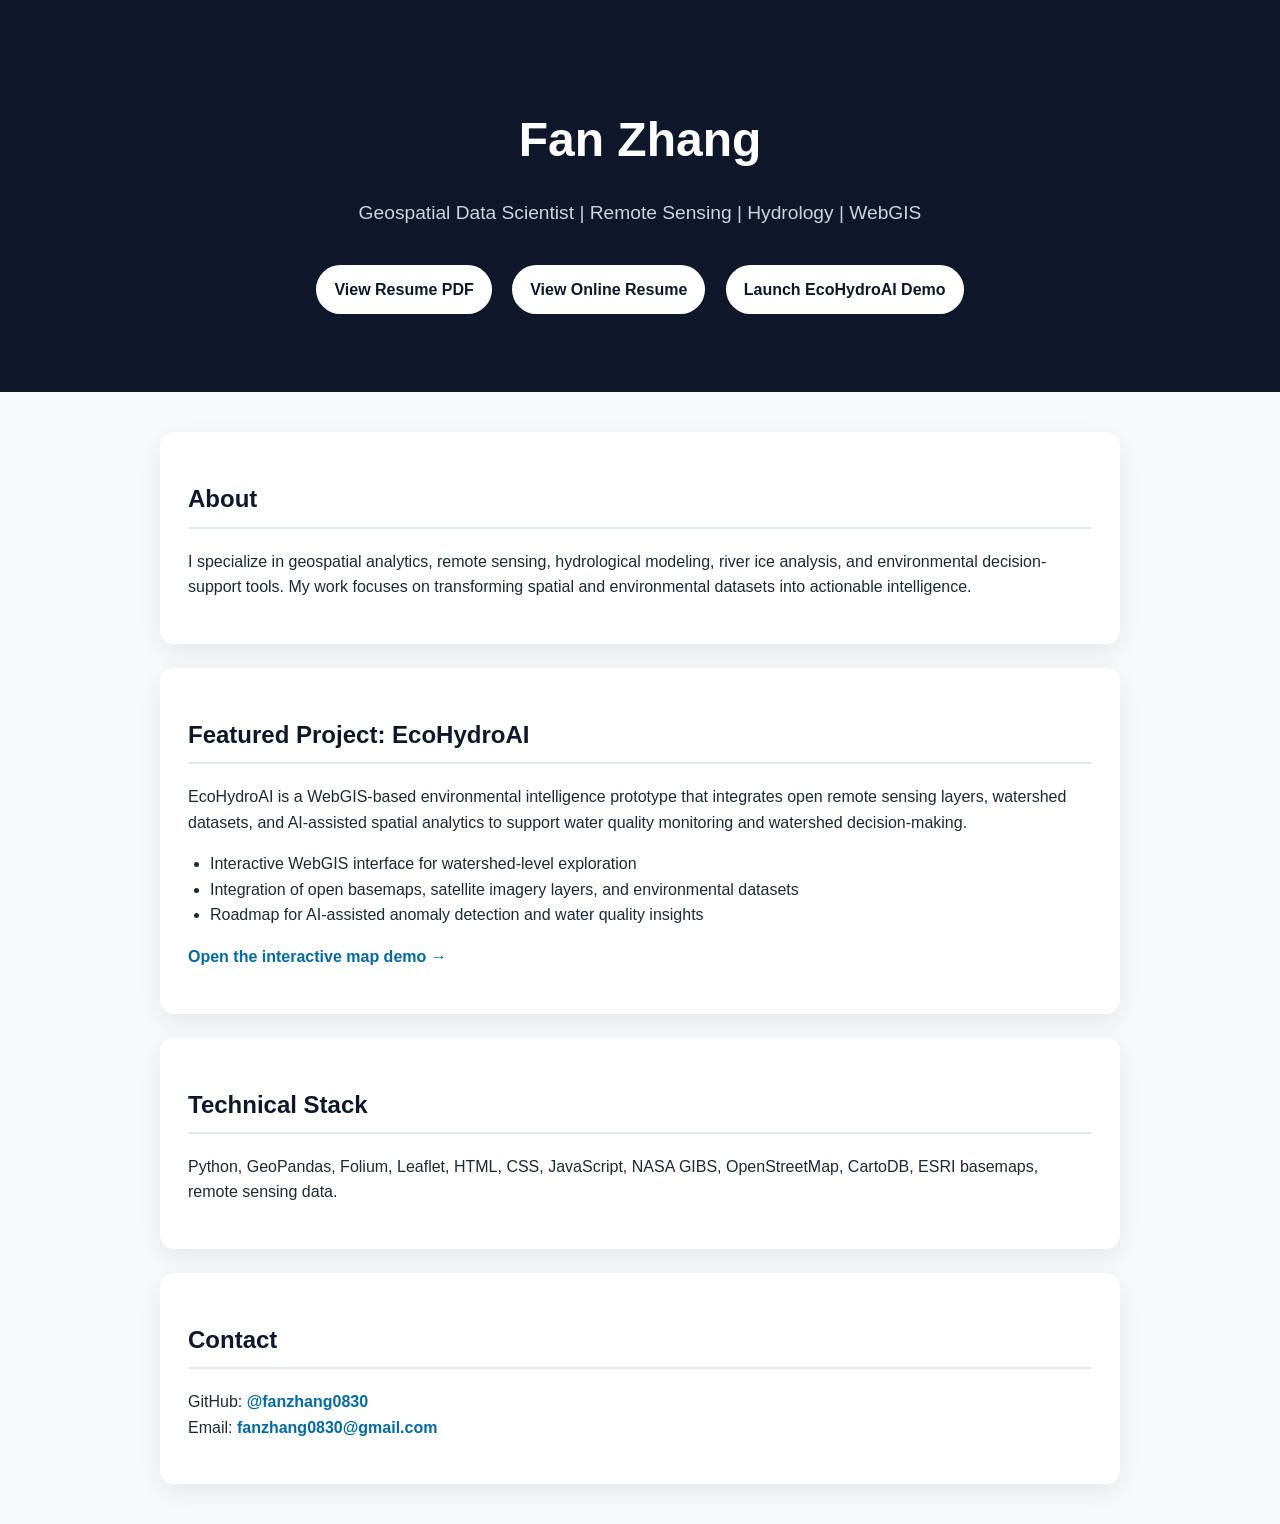
==== index.html @ f29f4748 "Initial portfolio site" ====
<!DOCTYPE html>
<html lang="en">
<head>
  <meta charset="UTF-8" />
  <meta name="viewport" content="width=device-width, initial-scale=1.0" />
  <title>Fan Zhang | Geospatial & Environmental Intelligence</title>
  <link rel="stylesheet" href="assets/style.css" />
</head>
<body>
  <header class="hero">
    <h1>Fan Zhang</h1>
    <p>Geospatial Data Scientist | Remote Sensing | Hydrology | WebGIS</p>
    <div class="buttons">
      <a href="assets/resume.pdf" target="_blank">View Resume PDF</a>
      <a href="resume.html">View Online Resume</a>
      <a href="map.html">Launch EcoHydroAI Demo</a>
    </div>
  </header>

  <main>
    <section>
      <h2>About</h2>
      <p>
        I specialize in geospatial analytics, remote sensing, hydrological modeling,
        river ice analysis, and environmental decision-support tools. My work focuses
        on transforming spatial and environmental datasets into actionable intelligence.
      </p>
    </section>

    <section>
      <h2>Featured Project: EcoHydroAI</h2>
      <p>
        EcoHydroAI is a WebGIS-based environmental intelligence prototype that integrates
        open remote sensing layers, watershed datasets, and AI-assisted spatial analytics
        to support water quality monitoring and watershed decision-making.
      </p>

      <ul>
        <li>Interactive WebGIS interface for watershed-level exploration</li>
        <li>Integration of open basemaps, satellite imagery layers, and environmental datasets</li>
        <li>Roadmap for AI-assisted anomaly detection and water quality insights</li>
      </ul>

      <p>
        <a href="map.html">Open the interactive map demo →</a>
      </p>
    </section>

    <section>
      <h2>Technical Stack</h2>
      <p>
        Python, GeoPandas, Folium, Leaflet, HTML, CSS, JavaScript, NASA GIBS,
        OpenStreetMap, CartoDB, ESRI basemaps, remote sensing data.
      </p>
    </section>

    <section>
      <h2>Contact</h2>
      <p>
        GitHub: <a href="https://github.com/fanzhang0830" target="_blank">@fanzhang0830</a><br />
        Email: <a href="mailto:fanzhang0830@gmail.com">fanzhang0830@gmail.com</a>
      </p>
    </section>
  </main>
</body>
</html>
---- assets/style.css ----
body {
  margin: 0;
  font-family: Arial, Helvetica, sans-serif;
  line-height: 1.6;
  color: #1f2933;
  background: #f7f9fb;
}

.hero {
  background: #0f172a;
  color: white;
  padding: 70px 12%;
  text-align: center;
}

.hero h1 {
  font-size: 3rem;
  margin-bottom: 0.5rem;
}

.hero p {
  font-size: 1.2rem;
  color: #cbd5e1;
}

main {
  max-width: 960px;
  margin: 40px auto;
  padding: 0 24px;
}

section {
  background: white;
  margin-bottom: 24px;
  padding: 28px;
  border-radius: 14px;
  box-shadow: 0 8px 24px rgba(15, 23, 42, 0.08);
}

h2 {
  color: #0f172a;
  border-bottom: 2px solid #e2e8f0;
  padding-bottom: 8px;
}

a {
  color: #0369a1;
  text-decoration: none;
  font-weight: 600;
}

a:hover {
  text-decoration: underline;
}

.buttons {
  margin-top: 28px;
}

.buttons a {
  display: inline-block;
  margin: 8px;
  padding: 12px 18px;
  background: white;
  color: #0f172a;
  border-radius: 999px;
  text-decoration: none;
}

.buttons a:hover {
  background: #e2e8f0;
  text-decoration: none;
}

ul {
  padding-left: 22px;
}
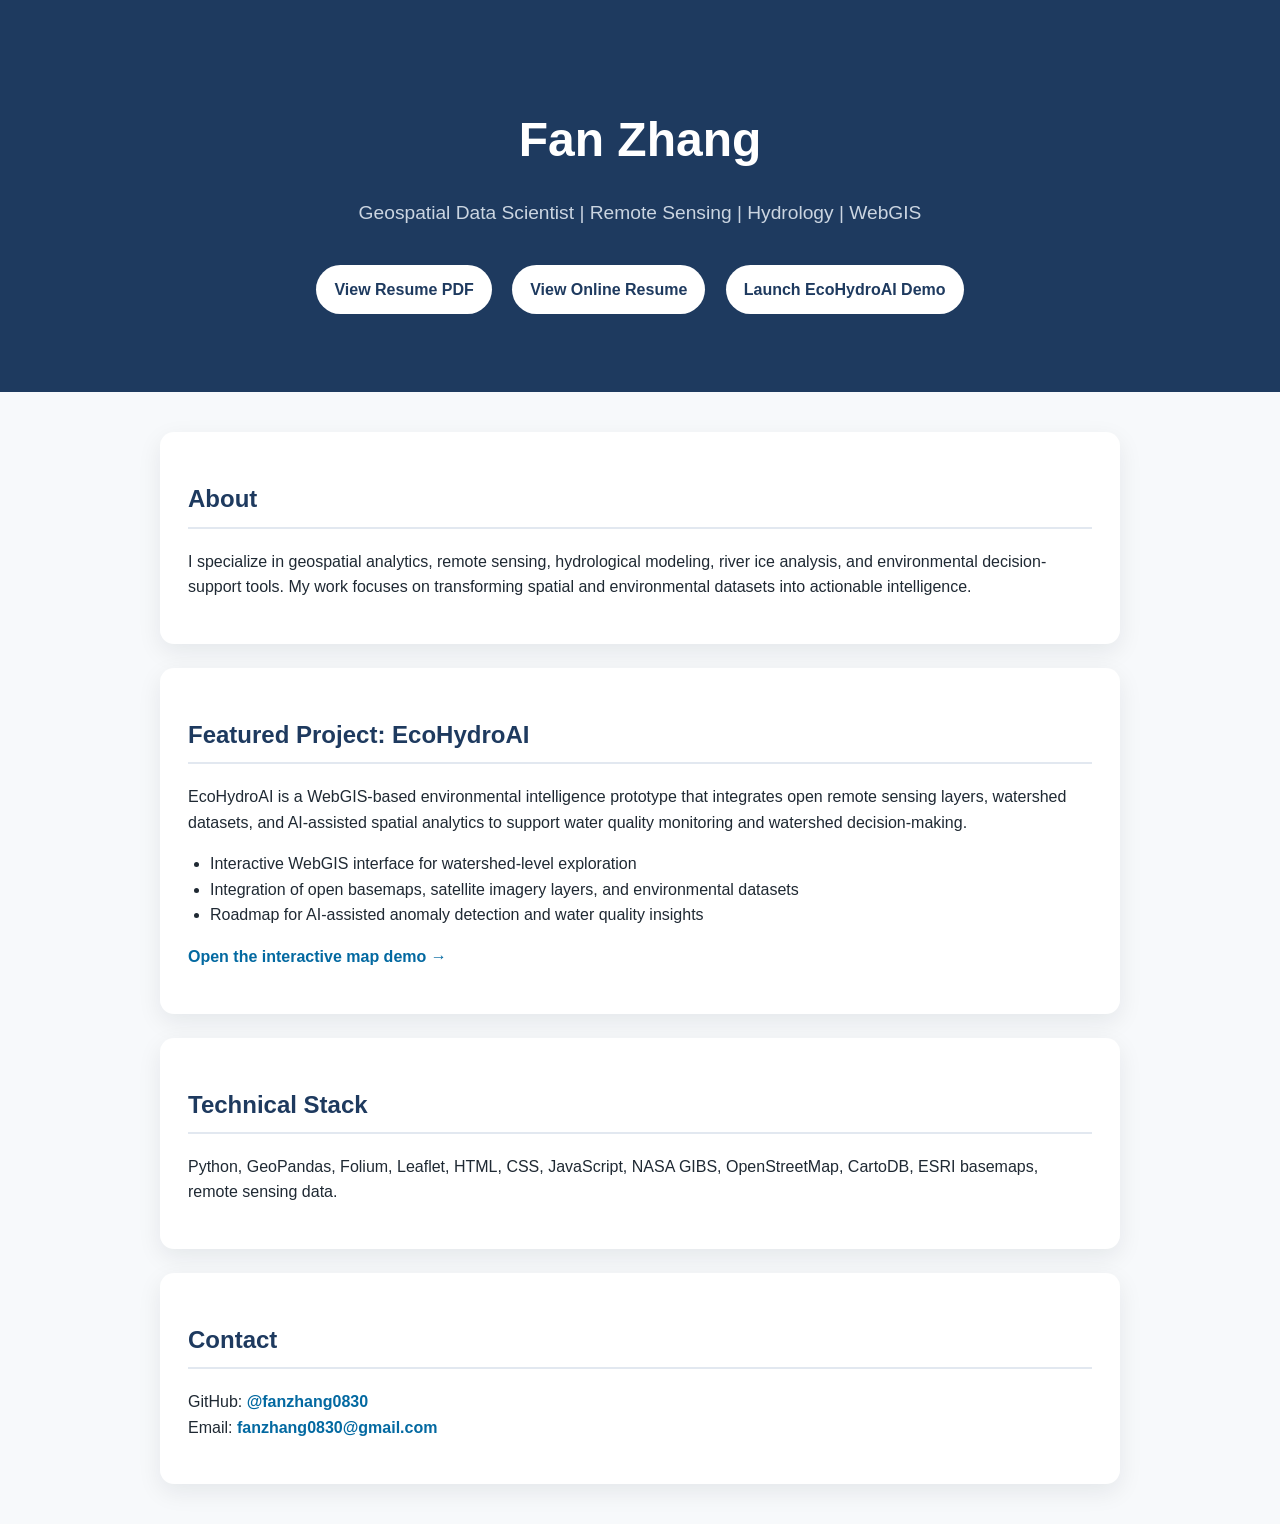
==== commit 9a39dad5: "Update portfolio site" ====
--- a/index.html
+++ b/index.html
@@ -1,66 +1,66 @@
-<!DOCTYPE html>
-<html lang="en">
-<head>
-  <meta charset="UTF-8" />
-  <meta name="viewport" content="width=device-width, initial-scale=1.0" />
-  <title>Fan Zhang | Geospatial & Environmental Intelligence</title>
-  <link rel="stylesheet" href="assets/style.css" />
-</head>
-<body>
-  <header class="hero">
-    <h1>Fan Zhang</h1>
-    <p>Geospatial Data Scientist | Remote Sensing | Hydrology | WebGIS</p>
-    <div class="buttons">
-      <a href="assets/resume.pdf" target="_blank">View Resume PDF</a>
-      <a href="resume.html">View Online Resume</a>
-      <a href="map.html">Launch EcoHydroAI Demo</a>
-    </div>
-  </header>
-
-  <main>
-    <section>
-      <h2>About</h2>
-      <p>
-        I specialize in geospatial analytics, remote sensing, hydrological modeling,
-        river ice analysis, and environmental decision-support tools. My work focuses
-        on transforming spatial and environmental datasets into actionable intelligence.
-      </p>
-    </section>
-
-    <section>
-      <h2>Featured Project: EcoHydroAI</h2>
-      <p>
-        EcoHydroAI is a WebGIS-based environmental intelligence prototype that integrates
-        open remote sensing layers, watershed datasets, and AI-assisted spatial analytics
-        to support water quality monitoring and watershed decision-making.
-      </p>
-
-      <ul>
-        <li>Interactive WebGIS interface for watershed-level exploration</li>
-        <li>Integration of open basemaps, satellite imagery layers, and environmental datasets</li>
-        <li>Roadmap for AI-assisted anomaly detection and water quality insights</li>
-      </ul>
-
-      <p>
-        <a href="map.html">Open the interactive map demo →</a>
-      </p>
-    </section>
-
-    <section>
-      <h2>Technical Stack</h2>
-      <p>
-        Python, GeoPandas, Folium, Leaflet, HTML, CSS, JavaScript, NASA GIBS,
-        OpenStreetMap, CartoDB, ESRI basemaps, remote sensing data.
-      </p>
-    </section>
-
-    <section>
-      <h2>Contact</h2>
-      <p>
-        GitHub: <a href="https://github.com/fanzhang0830" target="_blank">@fanzhang0830</a><br />
-        Email: <a href="mailto:fanzhang0830@gmail.com">fanzhang0830@gmail.com</a>
-      </p>
-    </section>
-  </main>
-</body>
+<!DOCTYPE html>
+<html lang="en">
+<head>
+  <meta charset="UTF-8" />
+  <meta name="viewport" content="width=device-width, initial-scale=1.0" />
+  <title>Fan Zhang | Geospatial & Environmental Intelligence</title>
+  <link rel="stylesheet" href="assets/style.css" />
+</head>
+<body>
+  <header class="hero">
+    <h1>Fan Zhang</h1>
+    <p>Geospatial Data Scientist | Remote Sensing | Hydrology | WebGIS</p>
+    <div class="buttons">
+      <a href="assets/resume.pdf" target="_blank">View Resume PDF</a>
+      <a href="resume.html">View Online Resume</a>
+      <a href="map.html">Launch EcoHydroAI Demo</a>
+    </div>
+  </header>
+
+  <main>
+    <section>
+      <h2>About</h2>
+      <p>
+        I specialize in geospatial analytics, remote sensing, hydrological modeling,
+        river ice analysis, and environmental decision-support tools. My work focuses
+        on transforming spatial and environmental datasets into actionable intelligence.
+      </p>
+    </section>
+
+    <section>
+      <h2>Featured Project: EcoHydroAI</h2>
+      <p>
+        EcoHydroAI is a WebGIS-based environmental intelligence prototype that integrates
+        open remote sensing layers, watershed datasets, and AI-assisted spatial analytics
+        to support water quality monitoring and watershed decision-making.
+      </p>
+
+      <ul>
+        <li>Interactive WebGIS interface for watershed-level exploration</li>
+        <li>Integration of open basemaps, satellite imagery layers, and environmental datasets</li>
+        <li>Roadmap for AI-assisted anomaly detection and water quality insights</li>
+      </ul>
+
+      <p>
+        <a href="map.html">Open the interactive map demo →</a>
+      </p>
+    </section>
+
+    <section>
+      <h2>Technical Stack</h2>
+      <p>
+        Python, GeoPandas, Folium, Leaflet, HTML, CSS, JavaScript, NASA GIBS,
+        OpenStreetMap, CartoDB, ESRI basemaps, remote sensing data.
+      </p>
+    </section>
+
+    <section>
+      <h2>Contact</h2>
+      <p>
+        GitHub: <a href="https://github.com/fanzhang0830" target="_blank">@fanzhang0830</a><br />
+        Email: <a href="mailto:fanzhang0830@gmail.com">fanzhang0830@gmail.com</a>
+      </p>
+    </section>
+  </main>
+</body>
 </html>
--- a/assets/style.css
+++ b/assets/style.css
@@ -1,77 +1,77 @@
-body {
-  margin: 0;
-  font-family: Arial, Helvetica, sans-serif;
-  line-height: 1.6;
-  color: #1f2933;
-  background: #f7f9fb;
-}
-
-.hero {
-  background: #0f172a;
-  color: white;
-  padding: 70px 12%;
-  text-align: center;
-}
-
-.hero h1 {
-  font-size: 3rem;
-  margin-bottom: 0.5rem;
-}
-
-.hero p {
-  font-size: 1.2rem;
-  color: #cbd5e1;
-}
-
-main {
-  max-width: 960px;
-  margin: 40px auto;
-  padding: 0 24px;
-}
-
-section {
-  background: white;
-  margin-bottom: 24px;
-  padding: 28px;
-  border-radius: 14px;
-  box-shadow: 0 8px 24px rgba(15, 23, 42, 0.08);
-}
-
-h2 {
-  color: #0f172a;
-  border-bottom: 2px solid #e2e8f0;
-  padding-bottom: 8px;
-}
-
-a {
-  color: #0369a1;
-  text-decoration: none;
-  font-weight: 600;
-}
-
-a:hover {
-  text-decoration: underline;
-}
-
-.buttons {
-  margin-top: 28px;
-}
-
-.buttons a {
-  display: inline-block;
-  margin: 8px;
-  padding: 12px 18px;
-  background: white;
-  color: #0f172a;
-  border-radius: 999px;
-  text-decoration: none;
-}
-
-.buttons a:hover {
-  background: #e2e8f0;
-  text-decoration: none;
-}
-
-ul {
-  padding-left: 22px;
+body {
+  margin: 0;
+  font-family: Arial, Helvetica, sans-serif;
+  line-height: 1.6;
+  color: #1f2933;
+  background: #f7f9fb;
+}
+
+.hero {
+  background: #1e3a5f;
+  color: white;
+  padding: 70px 12%;
+  text-align: center;
+}
+
+.hero h1 {
+  font-size: 3rem;
+  margin-bottom: 0.5rem;
+}
+
+.hero p {
+  font-size: 1.2rem;
+  color: #cbd5e1;
+}
+
+main {
+  max-width: 960px;
+  margin: 40px auto;
+  padding: 0 24px;
+}
+
+section {
+  background: white;
+  margin-bottom: 24px;
+  padding: 28px;
+  border-radius: 14px;
+  box-shadow: 0 8px 24px rgba(15, 23, 42, 0.08);
+}
+
+h2 {
+  color: #1e3a5f;
+  border-bottom: 2px solid #e2e8f0;
+  padding-bottom: 8px;
+}
+
+a {
+  color: #0369a1;
+  text-decoration: none;
+  font-weight: 600;
+}
+
+a:hover {
+  text-decoration: underline;
+}
+
+.buttons {
+  margin-top: 28px;
+}
+
+.buttons a {
+  display: inline-block;
+  margin: 8px;
+  padding: 12px 18px;
+  background: white;
+  color: #1e3a5f;
+  border-radius: 999px;
+  text-decoration: none;
+}
+
+.buttons a:hover {
+  background: #e2e8f0;
+  text-decoration: none;
+}
+
+ul {
+  padding-left: 22px;
 }
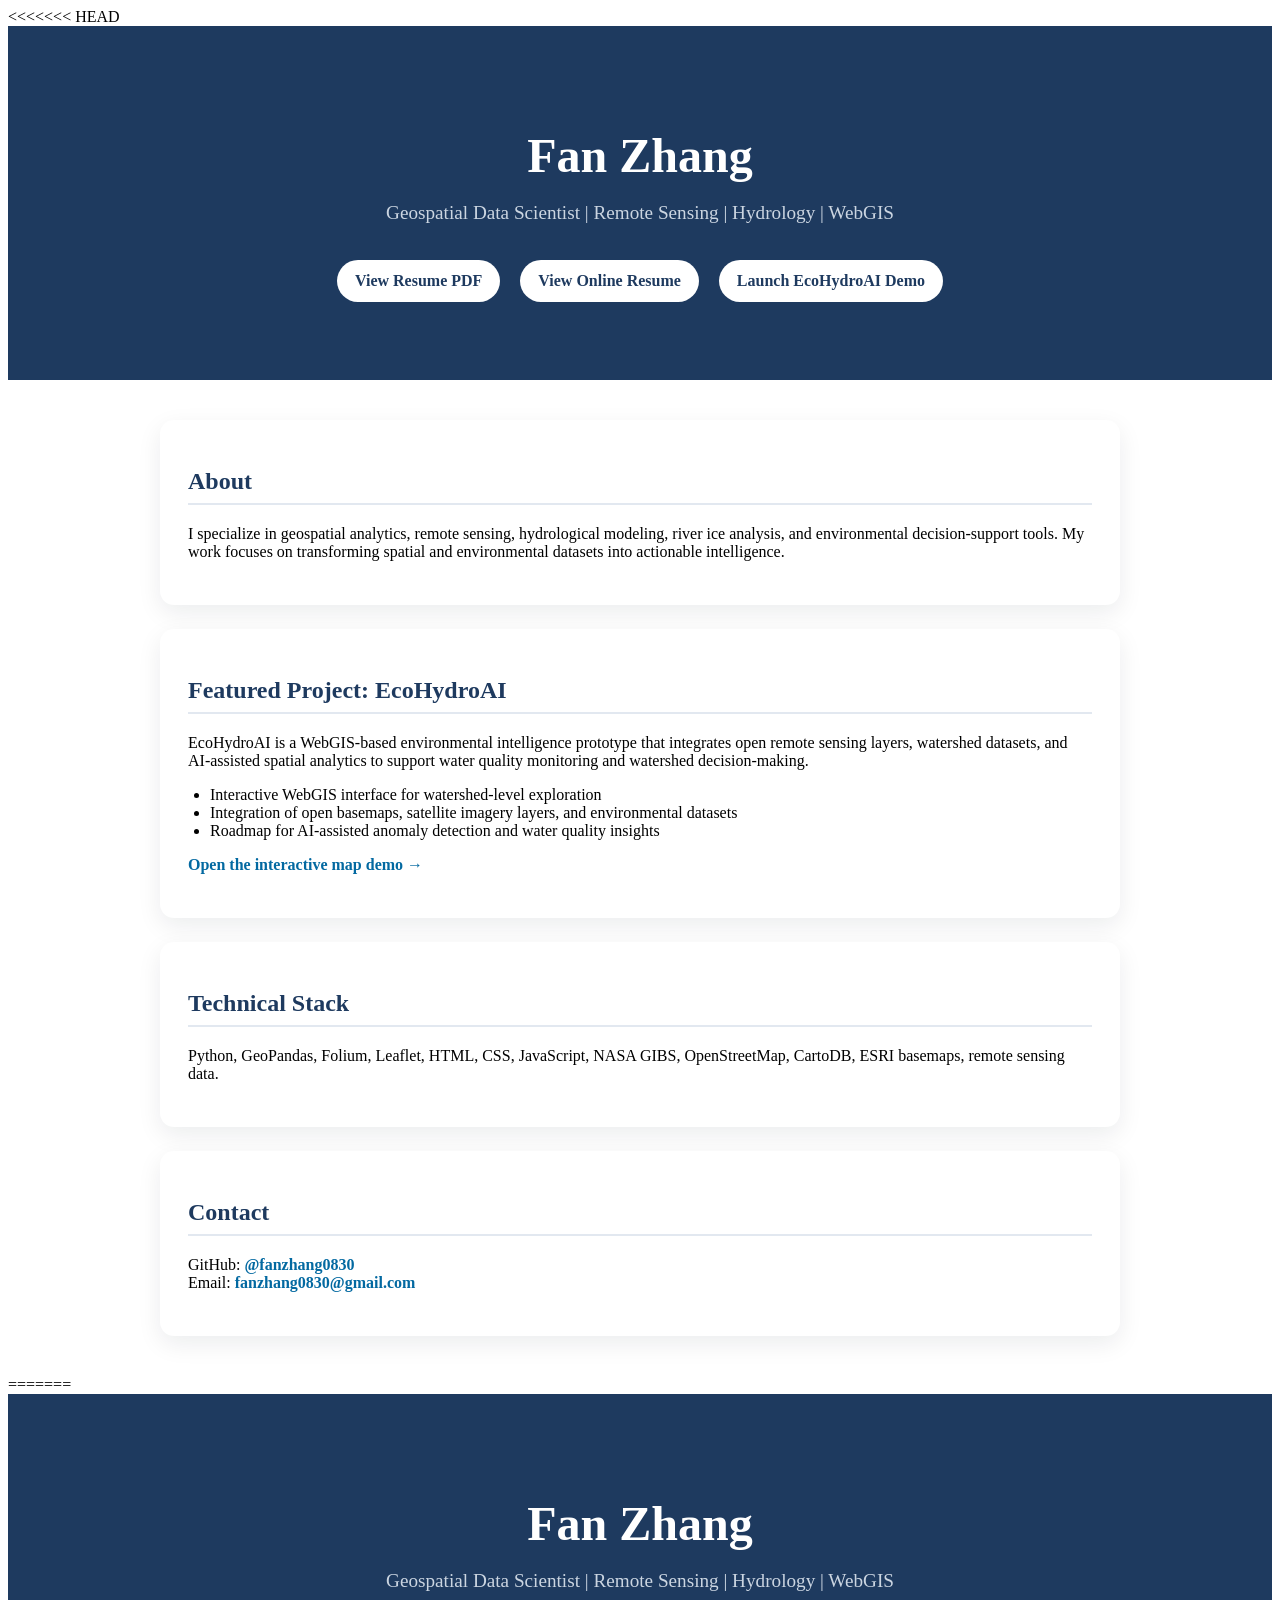
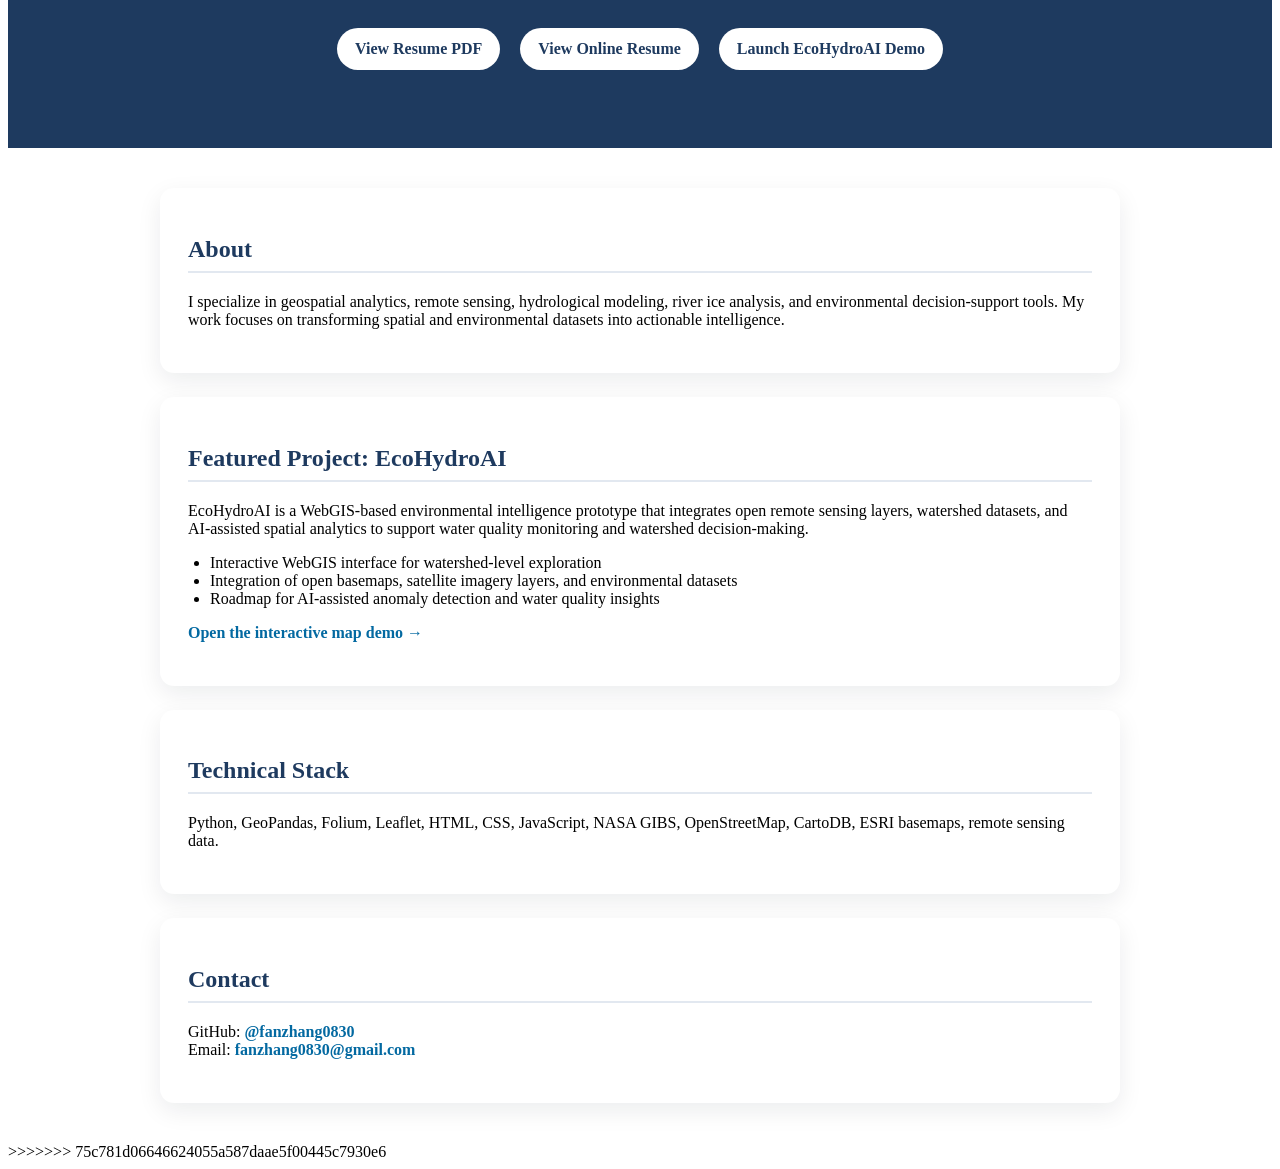
==== commit eaf3808b: "Force update portfolio site" ====
--- a/index.html
+++ b/index.html
@@ -1,3 +1,4 @@
+<<<<<<< HEAD
 <!DOCTYPE html>
 <html lang="en">
 <head>
@@ -63,4 +64,71 @@
     </section>
   </main>
 </body>
+=======
+<!DOCTYPE html>
+<html lang="en">
+<head>
+  <meta charset="UTF-8" />
+  <meta name="viewport" content="width=device-width, initial-scale=1.0" />
+  <title>Fan Zhang | Geospatial & Environmental Intelligence</title>
+  <link rel="stylesheet" href="assets/style.css" />
+</head>
+<body>
+  <header class="hero">
+    <h1>Fan Zhang</h1>
+    <p>Geospatial Data Scientist | Remote Sensing | Hydrology | WebGIS</p>
+    <div class="buttons">
+      <a href="assets/resume.pdf" target="_blank">View Resume PDF</a>
+      <a href="resume.html">View Online Resume</a>
+      <a href="map.html">Launch EcoHydroAI Demo</a>
+    </div>
+  </header>
+
+  <main>
+    <section>
+      <h2>About</h2>
+      <p>
+        I specialize in geospatial analytics, remote sensing, hydrological modeling,
+        river ice analysis, and environmental decision-support tools. My work focuses
+        on transforming spatial and environmental datasets into actionable intelligence.
+      </p>
+    </section>
+
+    <section>
+      <h2>Featured Project: EcoHydroAI</h2>
+      <p>
+        EcoHydroAI is a WebGIS-based environmental intelligence prototype that integrates
+        open remote sensing layers, watershed datasets, and AI-assisted spatial analytics
+        to support water quality monitoring and watershed decision-making.
+      </p>
+
+      <ul>
+        <li>Interactive WebGIS interface for watershed-level exploration</li>
+        <li>Integration of open basemaps, satellite imagery layers, and environmental datasets</li>
+        <li>Roadmap for AI-assisted anomaly detection and water quality insights</li>
+      </ul>
+
+      <p>
+        <a href="map.html">Open the interactive map demo →</a>
+      </p>
+    </section>
+
+    <section>
+      <h2>Technical Stack</h2>
+      <p>
+        Python, GeoPandas, Folium, Leaflet, HTML, CSS, JavaScript, NASA GIBS,
+        OpenStreetMap, CartoDB, ESRI basemaps, remote sensing data.
+      </p>
+    </section>
+
+    <section>
+      <h2>Contact</h2>
+      <p>
+        GitHub: <a href="https://github.com/fanzhang0830" target="_blank">@fanzhang0830</a><br />
+        Email: <a href="mailto:fanzhang0830@gmail.com">fanzhang0830@gmail.com</a>
+      </p>
+    </section>
+  </main>
+</body>
+>>>>>>> 75c781d06646624055a587daae5f00445c7930e6
 </html>
--- a/assets/style.css
+++ b/assets/style.css
@@ -1,3 +1,4 @@
+<<<<<<< HEAD
 body {
   margin: 0;
   font-family: Arial, Helvetica, sans-serif;
@@ -74,4 +75,82 @@
 
 ul {
   padding-left: 22px;
+=======
+body {
+  margin: 0;
+  font-family: Arial, Helvetica, sans-serif;
+  line-height: 1.6;
+  color: #1f2933;
+  background: #f7f9fb;
+}
+
+.hero {
+  background: #0f172a;
+  color: white;
+  padding: 70px 12%;
+  text-align: center;
+}
+
+.hero h1 {
+  font-size: 3rem;
+  margin-bottom: 0.5rem;
+}
+
+.hero p {
+  font-size: 1.2rem;
+  color: #cbd5e1;
+}
+
+main {
+  max-width: 960px;
+  margin: 40px auto;
+  padding: 0 24px;
+}
+
+section {
+  background: white;
+  margin-bottom: 24px;
+  padding: 28px;
+  border-radius: 14px;
+  box-shadow: 0 8px 24px rgba(15, 23, 42, 0.08);
+}
+
+h2 {
+  color: #0f172a;
+  border-bottom: 2px solid #e2e8f0;
+  padding-bottom: 8px;
+}
+
+a {
+  color: #0369a1;
+  text-decoration: none;
+  font-weight: 600;
+}
+
+a:hover {
+  text-decoration: underline;
+}
+
+.buttons {
+  margin-top: 28px;
+}
+
+.buttons a {
+  display: inline-block;
+  margin: 8px;
+  padding: 12px 18px;
+  background: white;
+  color: #0f172a;
+  border-radius: 999px;
+  text-decoration: none;
+}
+
+.buttons a:hover {
+  background: #e2e8f0;
+  text-decoration: none;
+}
+
+ul {
+  padding-left: 22px;
+>>>>>>> 75c781d06646624055a587daae5f00445c7930e6
 }
--- a/assets/style.css
+++ b/assets/style.css
@@ -1,3 +1,4 @@
+<<<<<<< HEAD
 body {
   margin: 0;
   font-family: Arial, Helvetica, sans-serif;
@@ -74,4 +75,82 @@
 
 ul {
   padding-left: 22px;
+=======
+body {
+  margin: 0;
+  font-family: Arial, Helvetica, sans-serif;
+  line-height: 1.6;
+  color: #1f2933;
+  background: #f7f9fb;
+}
+
+.hero {
+  background: #0f172a;
+  color: white;
+  padding: 70px 12%;
+  text-align: center;
+}
+
+.hero h1 {
+  font-size: 3rem;
+  margin-bottom: 0.5rem;
+}
+
+.hero p {
+  font-size: 1.2rem;
+  color: #cbd5e1;
+}
+
+main {
+  max-width: 960px;
+  margin: 40px auto;
+  padding: 0 24px;
+}
+
+section {
+  background: white;
+  margin-bottom: 24px;
+  padding: 28px;
+  border-radius: 14px;
+  box-shadow: 0 8px 24px rgba(15, 23, 42, 0.08);
+}
+
+h2 {
+  color: #0f172a;
+  border-bottom: 2px solid #e2e8f0;
+  padding-bottom: 8px;
+}
+
+a {
+  color: #0369a1;
+  text-decoration: none;
+  font-weight: 600;
+}
+
+a:hover {
+  text-decoration: underline;
+}
+
+.buttons {
+  margin-top: 28px;
+}
+
+.buttons a {
+  display: inline-block;
+  margin: 8px;
+  padding: 12px 18px;
+  background: white;
+  color: #0f172a;
+  border-radius: 999px;
+  text-decoration: none;
+}
+
+.buttons a:hover {
+  background: #e2e8f0;
+  text-decoration: none;
+}
+
+ul {
+  padding-left: 22px;
+>>>>>>> 75c781d06646624055a587daae5f00445c7930e6
 }
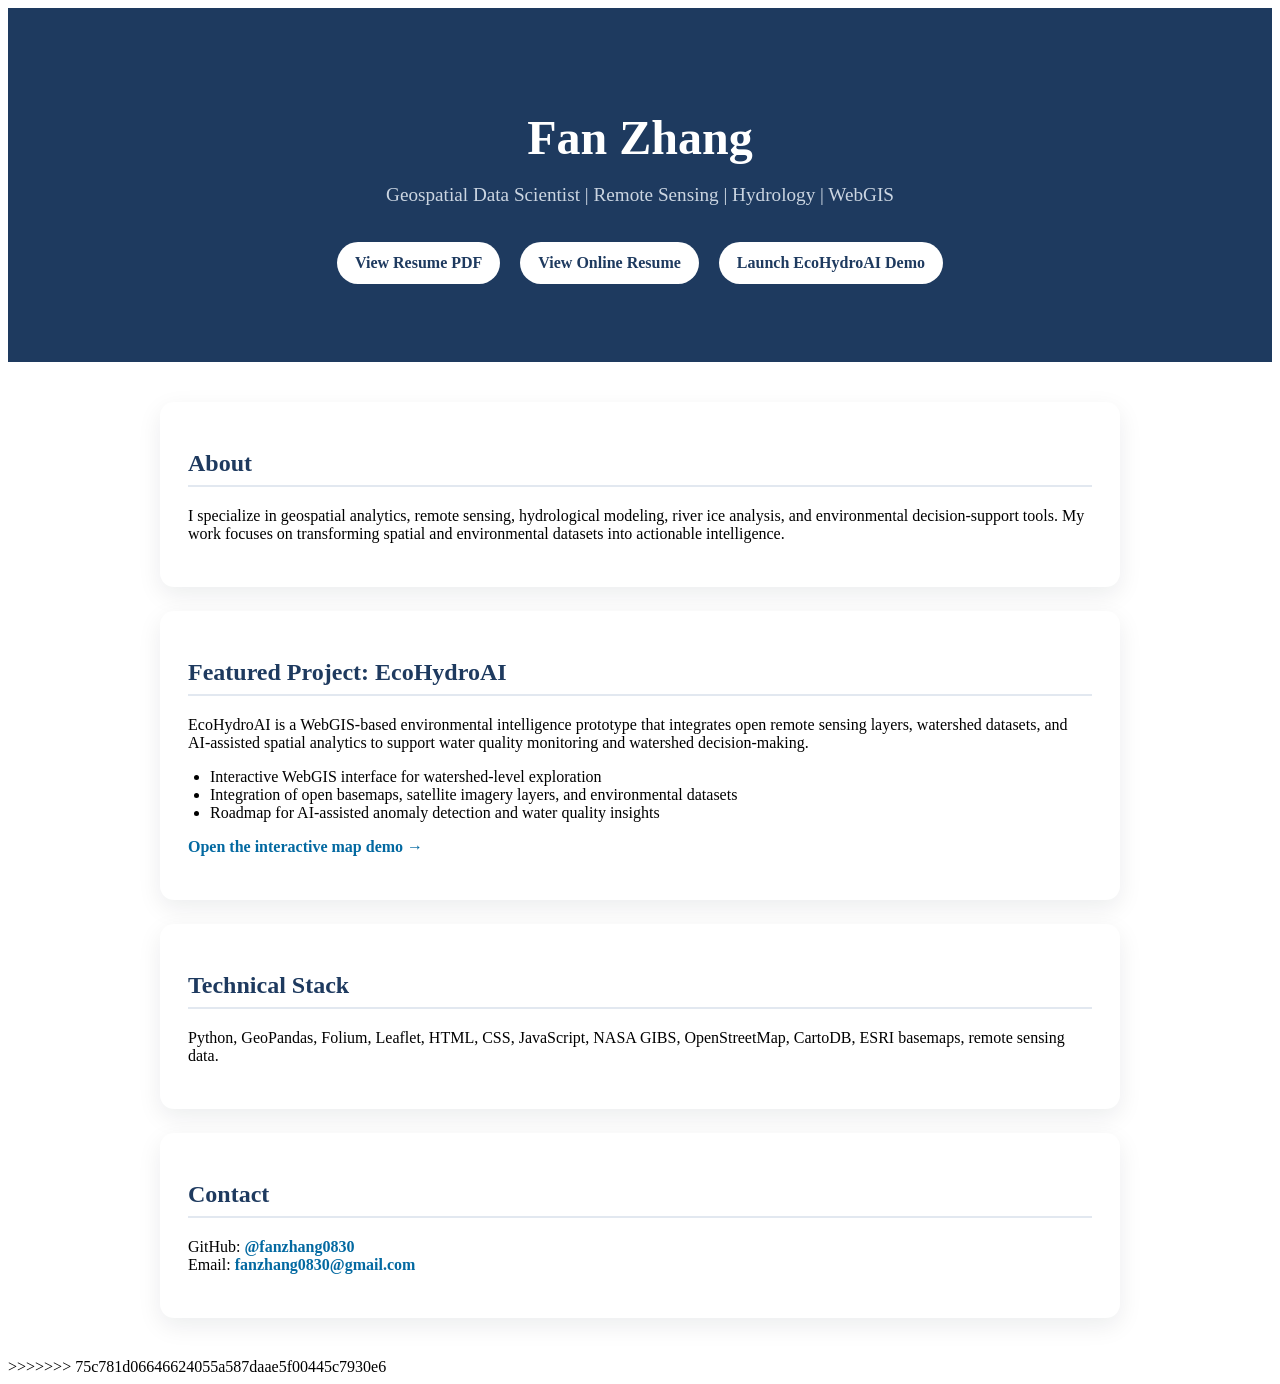
==== commit 36a91336: "Update HTML files" ====
--- a/index.html
+++ b/index.html
@@ -1,70 +1,3 @@
-<<<<<<< HEAD
-<!DOCTYPE html>
-<html lang="en">
-<head>
-  <meta charset="UTF-8" />
-  <meta name="viewport" content="width=device-width, initial-scale=1.0" />
-  <title>Fan Zhang | Geospatial & Environmental Intelligence</title>
-  <link rel="stylesheet" href="assets/style.css" />
-</head>
-<body>
-  <header class="hero">
-    <h1>Fan Zhang</h1>
-    <p>Geospatial Data Scientist | Remote Sensing | Hydrology | WebGIS</p>
-    <div class="buttons">
-      <a href="assets/resume.pdf" target="_blank">View Resume PDF</a>
-      <a href="resume.html">View Online Resume</a>
-      <a href="map.html">Launch EcoHydroAI Demo</a>
-    </div>
-  </header>
-
-  <main>
-    <section>
-      <h2>About</h2>
-      <p>
-        I specialize in geospatial analytics, remote sensing, hydrological modeling,
-        river ice analysis, and environmental decision-support tools. My work focuses
-        on transforming spatial and environmental datasets into actionable intelligence.
-      </p>
-    </section>
-
-    <section>
-      <h2>Featured Project: EcoHydroAI</h2>
-      <p>
-        EcoHydroAI is a WebGIS-based environmental intelligence prototype that integrates
-        open remote sensing layers, watershed datasets, and AI-assisted spatial analytics
-        to support water quality monitoring and watershed decision-making.
-      </p>
-
-      <ul>
-        <li>Interactive WebGIS interface for watershed-level exploration</li>
-        <li>Integration of open basemaps, satellite imagery layers, and environmental datasets</li>
-        <li>Roadmap for AI-assisted anomaly detection and water quality insights</li>
-      </ul>
-
-      <p>
-        <a href="map.html">Open the interactive map demo →</a>
-      </p>
-    </section>
-
-    <section>
-      <h2>Technical Stack</h2>
-      <p>
-        Python, GeoPandas, Folium, Leaflet, HTML, CSS, JavaScript, NASA GIBS,
-        OpenStreetMap, CartoDB, ESRI basemaps, remote sensing data.
-      </p>
-    </section>
-
-    <section>
-      <h2>Contact</h2>
-      <p>
-        GitHub: <a href="https://github.com/fanzhang0830" target="_blank">@fanzhang0830</a><br />
-        Email: <a href="mailto:fanzhang0830@gmail.com">fanzhang0830@gmail.com</a>
-      </p>
-    </section>
-  </main>
-</body>
-=======
 <!DOCTYPE html>
 <html lang="en">
 <head>
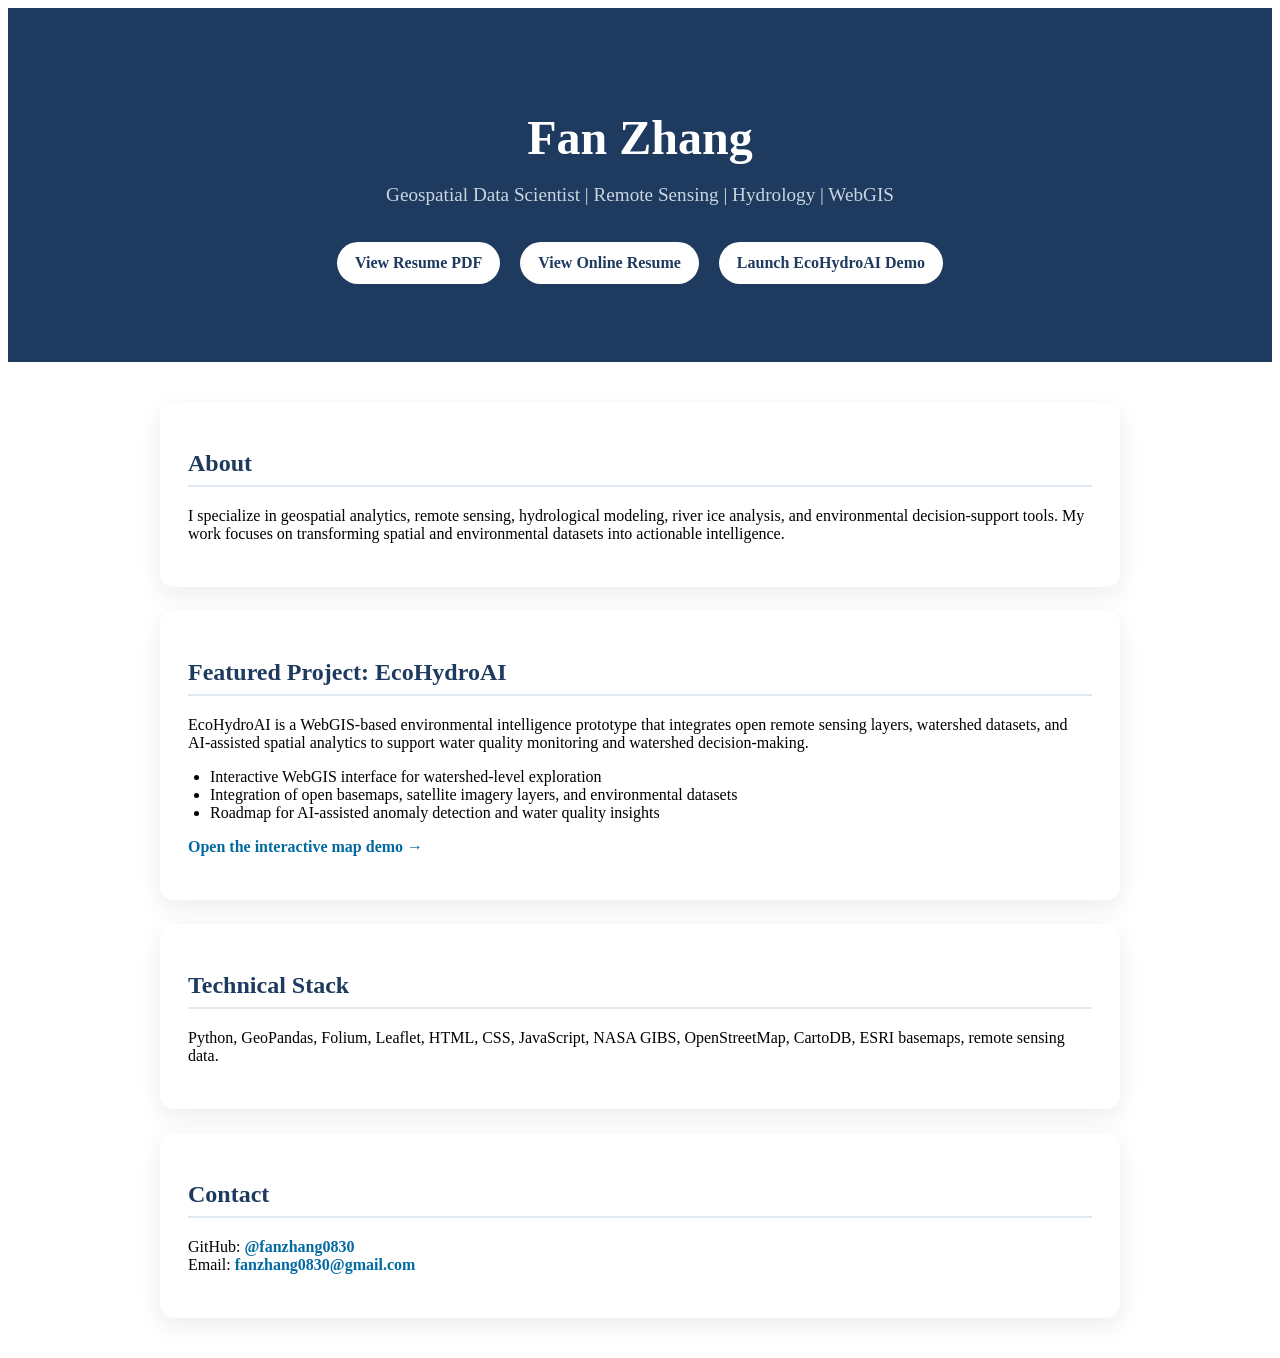
==== commit 0a26ebfe: "remove unwantted content" ====
--- a/index.html
+++ b/index.html
@@ -63,5 +63,4 @@
     </section>
   </main>
 </body>
->>>>>>> 75c781d06646624055a587daae5f00445c7930e6
 </html>
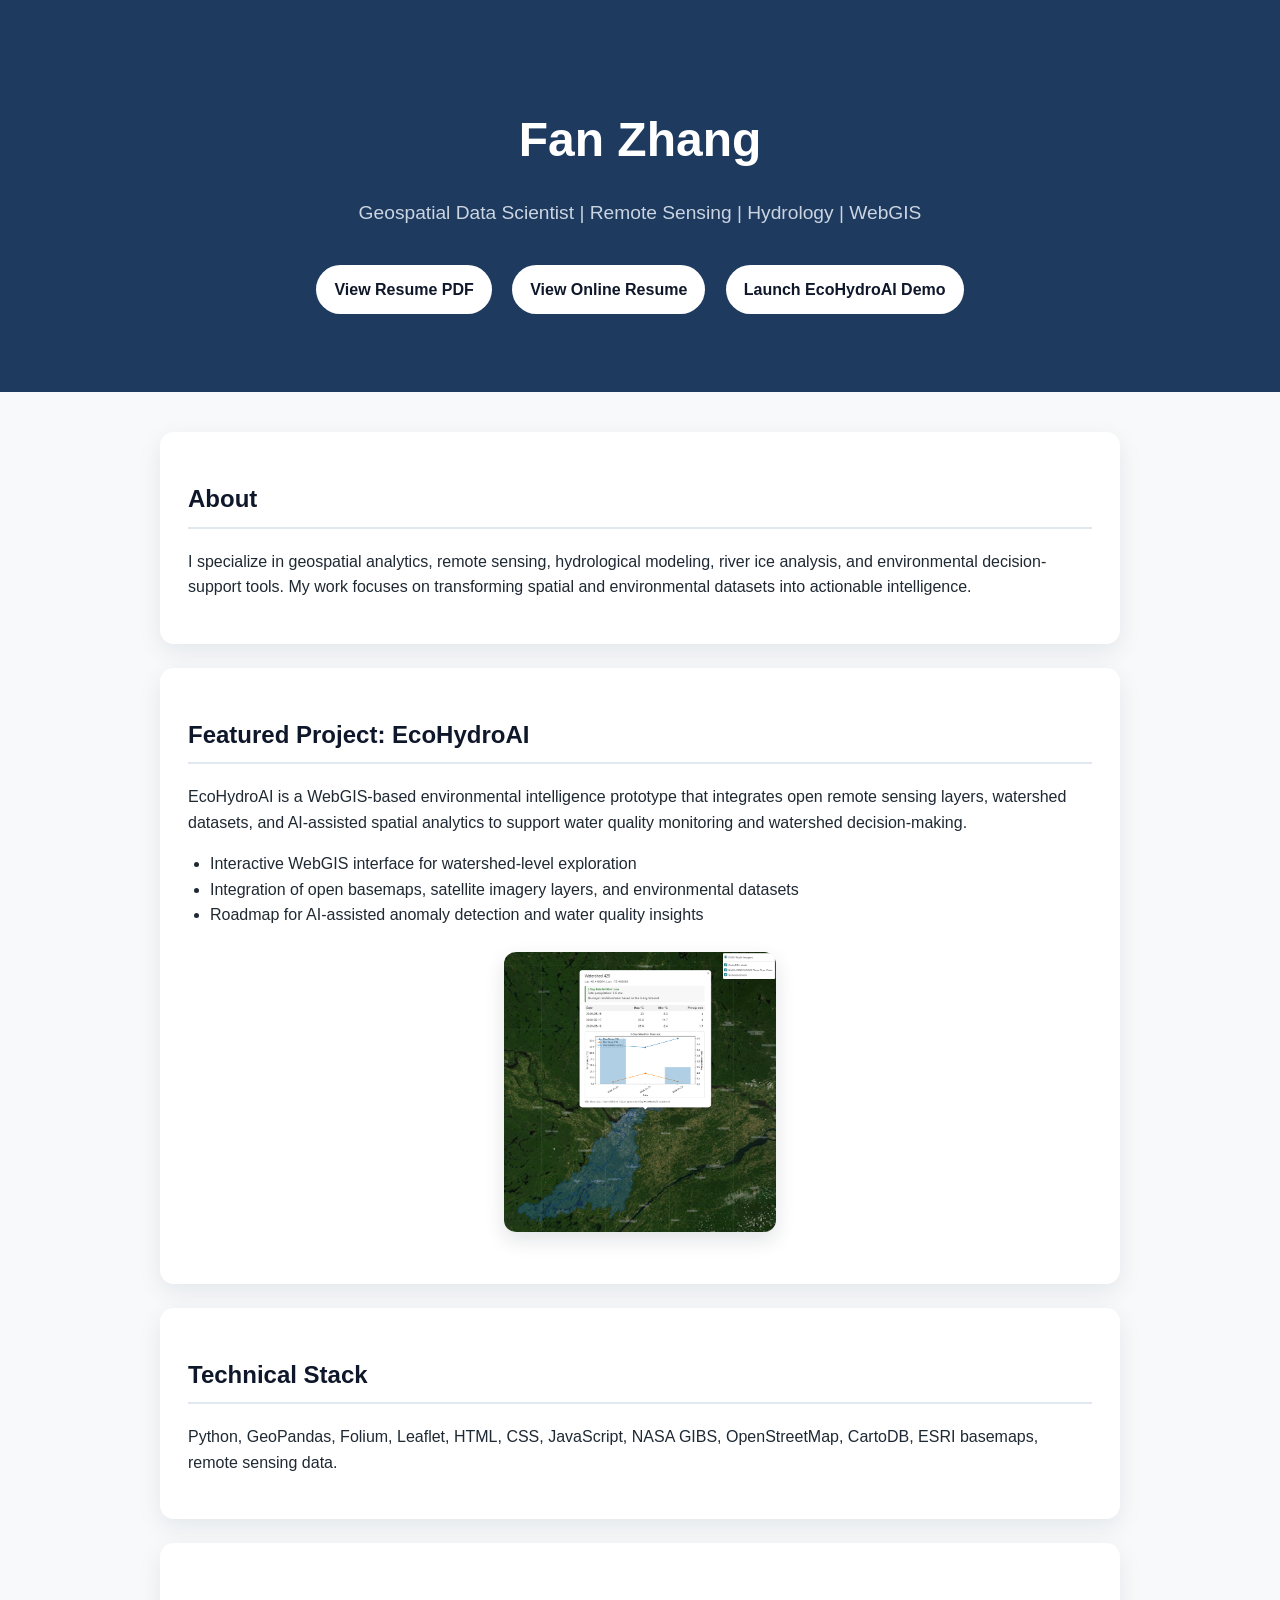
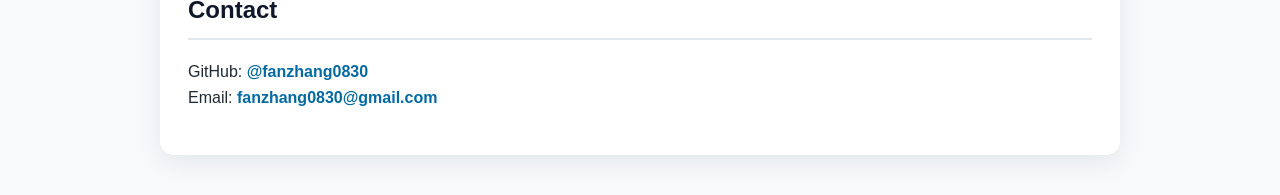
==== commit 7e93bcac: "Add EcoHydroAI picture" ====
--- a/index.html
+++ b/index.html
@@ -42,7 +42,7 @@
       </ul>
 
       <p>
-        <a href="map.html">Open the interactive map demo →</a>
+        <img class="ecohydroai-map-image" src="assets/EcoHydroAI.png" alt="EcoHydroAI WebGIS map screenshot">
       </p>
     </section>
 
--- a/assets/style.css
+++ b/assets/style.css
@@ -1,4 +1,3 @@
-<<<<<<< HEAD
 body {
   margin: 0;
   font-family: Arial, Helvetica, sans-serif;
@@ -9,83 +8,6 @@
 
 .hero {
   background: #1e3a5f;
-  color: white;
-  padding: 70px 12%;
-  text-align: center;
-}
-
-.hero h1 {
-  font-size: 3rem;
-  margin-bottom: 0.5rem;
-}
-
-.hero p {
-  font-size: 1.2rem;
-  color: #cbd5e1;
-}
-
-main {
-  max-width: 960px;
-  margin: 40px auto;
-  padding: 0 24px;
-}
-
-section {
-  background: white;
-  margin-bottom: 24px;
-  padding: 28px;
-  border-radius: 14px;
-  box-shadow: 0 8px 24px rgba(15, 23, 42, 0.08);
-}
-
-h2 {
-  color: #1e3a5f;
-  border-bottom: 2px solid #e2e8f0;
-  padding-bottom: 8px;
-}
-
-a {
-  color: #0369a1;
-  text-decoration: none;
-  font-weight: 600;
-}
-
-a:hover {
-  text-decoration: underline;
-}
-
-.buttons {
-  margin-top: 28px;
-}
-
-.buttons a {
-  display: inline-block;
-  margin: 8px;
-  padding: 12px 18px;
-  background: white;
-  color: #1e3a5f;
-  border-radius: 999px;
-  text-decoration: none;
-}
-
-.buttons a:hover {
-  background: #e2e8f0;
-  text-decoration: none;
-}
-
-ul {
-  padding-left: 22px;
-=======
-body {
-  margin: 0;
-  font-family: Arial, Helvetica, sans-serif;
-  line-height: 1.6;
-  color: #1f2933;
-  background: #f7f9fb;
-}
-
-.hero {
-  background: #0f172a;
   color: white;
   padding: 70px 12%;
   text-align: center;
@@ -152,5 +74,16 @@
 
 ul {
   padding-left: 22px;
->>>>>>> 75c781d06646624055a587daae5f00445c7930e6
+}
+
+/* EcoHydroAI project screenshot */
+img.ecohydroai-map-image {
+  width: 30% !important;
+  max-width: 30% !important;
+  height: auto !important;
+  display: block !important;
+  margin: 1.5rem auto !important;
+  object-fit: contain !important;
+  border-radius: 12px;
+  box-shadow: 0 8px 20px rgba(15, 23, 42, 0.12);
 }
